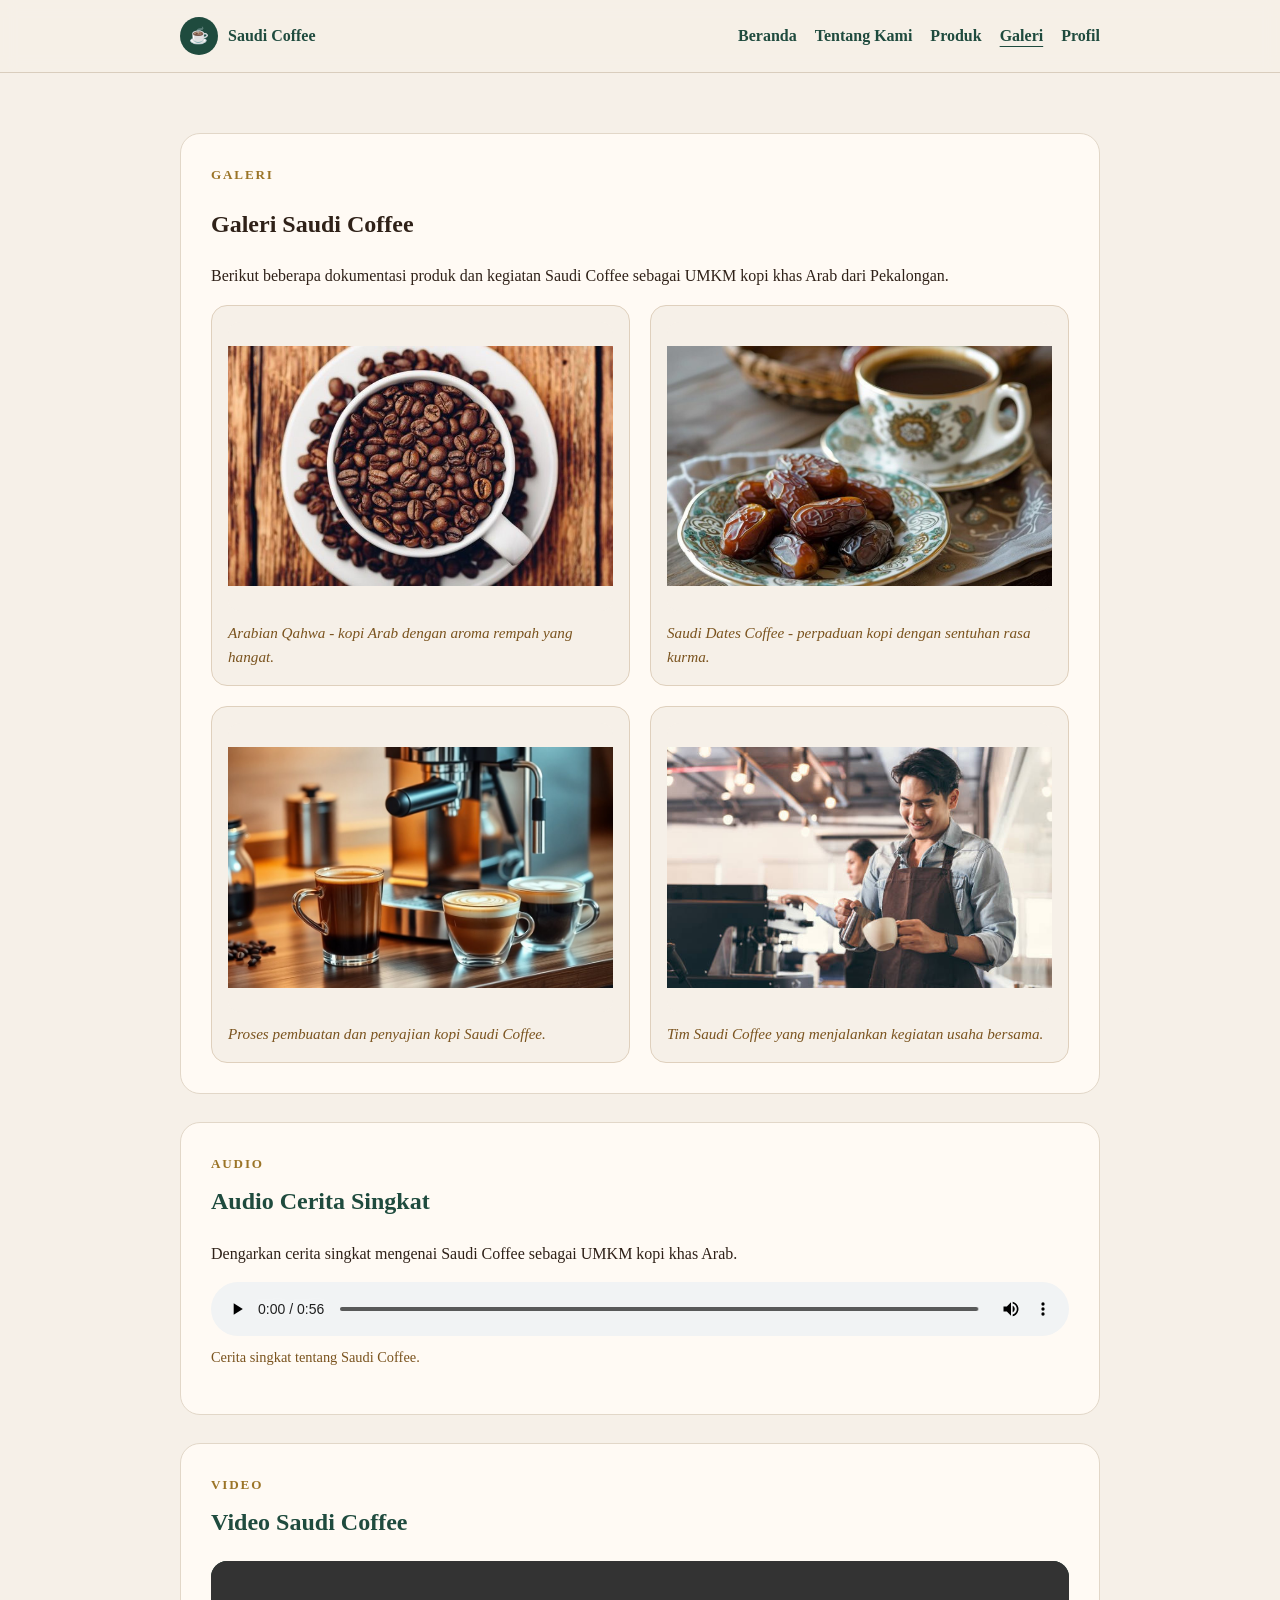
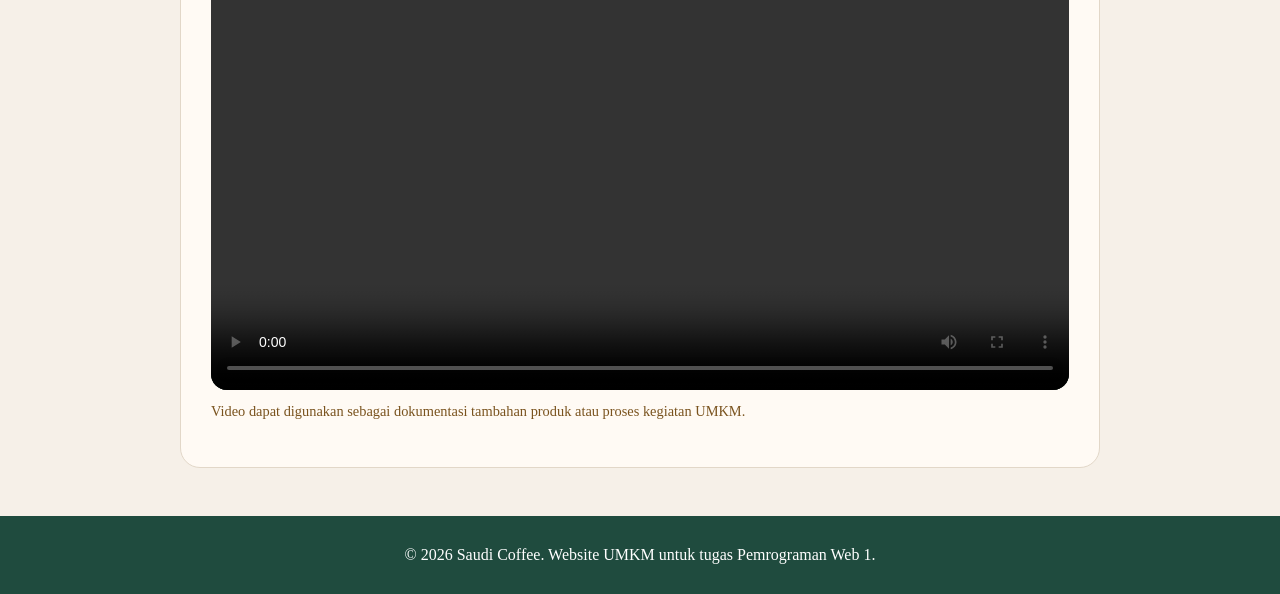
==== galeri.html @ 545ce73b "menambahkan menu produk dan galeri" ====
<!doctype html>
<html lang="id">
  <head>
    <meta charset="utf-8" />
    <meta name="viewport" content="width=device-width, initial-scale=1" />
    <meta
      name="description"
      content="Galeri Saudi Coffee - dokumentasi produk dan kegiatan UMKM kopi khas Arab dari Pekalongan."
    />
    <title>Galeri - Saudi Coffee</title>
    <link rel="stylesheet" href="css/style.css" />
  </head>

  <body>
    <header class="site-header">
      <div class="container header-inner">
        <a class="brand" href="index.html" aria-label="Saudi Coffee - Beranda">
          <span class="brand-mark" aria-hidden="true">☕</span>
          <span>Saudi Coffee</span>
        </a>

        <nav aria-label="Navigasi utama">
          <a href="index.html">Beranda</a>
          <a href="tentang.html">Tentang Kami</a>
          <a href="produk.html">Produk</a>
          <a href="galeri.html" aria-current="page">Galeri</a>
          <a href="index.html#profil">Profil</a>
        </nav>
      </div>
    </header>

    <main class="page">
      <section class="content-section" aria-labelledby="galeri-title">
        <p class="section-label">Galeri</p>

        <h1 id="galeri-title">Galeri Saudi Coffee</h1>

        <p>
          Berikut beberapa dokumentasi produk dan kegiatan Saudi Coffee sebagai
          UMKM kopi khas Arab dari Pekalongan.
        </p>

        <div class="gallery-grid">
          <figure>
            <img
              src="assets/images/produk-1.svg"
              alt="Secangkir Arabian Qahwa dengan cita rasa kopi Arab khas Saudi Coffee"
              loading="lazy"
            />
            <figcaption>
              Arabian Qahwa - kopi Arab dengan aroma rempah yang hangat.
            </figcaption>
          </figure>

          <figure>
            <img
              src="assets/images/produk-2.svg"
              alt="Saudi Dates Coffee dengan perpaduan kopi dan rasa kurma"
              loading="lazy"
            />
            <figcaption>
              Saudi Dates Coffee - perpaduan kopi dengan sentuhan rasa kurma.
            </figcaption>
          </figure>

          <figure>
            <img
              src="assets/images/proses.svg"
              alt="Ilustrasi proses pembuatan dan penyajian kopi Saudi Coffee"
              loading="lazy"
            />
            <figcaption>
              Proses pembuatan dan penyajian kopi Saudi Coffee.
            </figcaption>
          </figure>

          <figure>
            <img
              src="assets/images/tim.svg"
              alt="Ilustrasi tim Saudi Coffee dalam menjalankan kegiatan UMKM"
              loading="lazy"
            />
            <figcaption>
              Tim Saudi Coffee yang menjalankan kegiatan usaha bersama.
            </figcaption>
          </figure>
        </div>
      </section>

      <section class="content-section" aria-labelledby="audio-title">
        <p class="section-label">Audio</p>

        <h2 id="audio-title">Audio Cerita Singkat</h2>

        <p>
          Dengarkan cerita singkat mengenai Saudi Coffee sebagai UMKM kopi khas
          Arab.
        </p>

        <audio controls preload="metadata">
          <source src="assets/audio/cerita-umkm.mp3" type="audio/mpeg" />

          Browser Anda tidak mendukung audio. Silakan kunjungi halaman
          <a href="tentang.html">Tentang Kami</a>.
        </audio>

        <p class="media-note">Cerita singkat tentang Saudi Coffee.</p>
      </section>

      <section class="content-section" aria-labelledby="video-title">
        <p class="section-label">Video</p>

        <h2 id="video-title">Video Saudi Coffee</h2>

        <video controls preload="metadata" width="100%">
          <source src="assets/video/saudi-coffee.mp4" type="video/mp4" />

          Browser Anda tidak mendukung video. Silakan kunjungi halaman
          <a href="tentang.html">Tentang Kami</a>
          untuk informasi mengenai Saudi Coffee.
        </video>

        <p class="media-note">
          Video dapat digunakan sebagai dokumentasi tambahan produk atau proses
          kegiatan UMKM.
        </p>
      </section>
    </main>

    <footer class="site-footer">
      <div class="container">
        <p>
          &copy; 2026 Saudi Coffee. Website UMKM untuk tugas Pemrograman Web 1.
        </p>
      </div>
    </footer>
  </body>
</html>
---- css/style.css ----
* {
  box-sizing: border-box;
}

html {
  scroll-behavior: smooth;
}

body {
  margin: 0;
  color: #2f2118;
  background: #f6f0e8;
  font-family: Georgia, "Times New Roman", serif;
  line-height: 1.6;
}

a {
  color: #1f4b3e;
}

a:focus-visible,
button:focus-visible {
  outline: 3px solid #d4af37;
  outline-offset: 4px;
  border-radius: 6px;
}

.container,
.page {
  width: min(920px, calc(100% - 40px));
  margin: 0 auto;
}

.site-header {
  position: sticky;
  top: 0;
  z-index: 10;
  background: rgba(246, 240, 232, 0.96);
  border-bottom: 1px solid #d9cdbd;
  -webkit-backdrop-filter: blur(8px);
  backdrop-filter: blur(8px);
}

.header-inner {
  min-height: 72px;
  display: flex;
  align-items: center;
  justify-content: space-between;
  gap: 24px;
}

.brand {
  display: inline-flex;
  align-items: center;
  gap: 10px;
  color: #1f4b3e;
  font-weight: 800;
  text-decoration: none;
}

.brand-mark {
  display: grid;
  place-items: center;
  width: 38px;
  height: 38px;
  border-radius: 50%;
  background: #1f4b3e;
  color: #d4af37;
}

nav {
  display: flex;
  flex-wrap: wrap;
  gap: 18px;
}

nav a {
  font-weight: 700;
  text-decoration: none;
}

nav a:hover,
nav a[aria-current="page"] {
  text-decoration: underline;
  text-underline-offset: 5px;
}

.page {
  padding: 32px 0 48px;
}

.hero {
  display: grid;
  grid-template-columns: 1.2fr 0.8fr;
  align-items: center;
  gap: 30px;
  padding: 40px;
  color: white;
  background: #1f4b3e;
  border-radius: 24px;
  border: 4px solid #d4af37;
}

.compact-hero {
  padding-block: 32px;
}

.eyebrow,
.section-label {
  margin: 0 0 8px;
  letter-spacing: 0.14em;
  text-transform: uppercase;
  font-size: 0.82rem;
  font-weight: 800;
}

.hero h1 {
  margin: 0;
  font-size: clamp(2.4rem, 6vw, 4.5rem);
  line-height: 1;
}

.lead {
  max-width: 60ch;
  font-size: 1.1rem;
}

.hero-image {
  width: 100%;
  max-width: 300px;
  justify-self: center;
  border-radius: 18px;
}

button {
  padding: 12px 18px;
  color: #1f4b3e;
  font: inherit;
  font-weight: 700;
  cursor: pointer;
  background: #d4af37;
  border: 0;
  border-radius: 999px;
}

.promo-message {
  min-height: 1.5em;
  margin: 12px 0 0;
  font-weight: 700;
}

.content-section {
  margin-top: 28px;
  padding: 30px;
  background: #fffaf4;
  border: 1px solid #e2d7c8;
  border-radius: 20px;
}

.content-section h2 {
  margin-top: 0;
  color: #1f4b3e;
}

.content-section h3 {
  color: #7a531e;
}

.section-label {
  color: #9b7427;
}

.products {
  display: grid;
  grid-template-columns: repeat(2, minmax(0, 1fr));
  gap: 18px;
}

.product-card {
  padding: 22px;
  border-radius: 16px;
  background: #f6f0e8;
  border: 1px solid #dfd0bd;
}

.product-card h3 {
  margin-bottom: 8px;
}

.product-icon {
  font-size: 1.8rem;
}

.product-card strong {
  color: #1f4b3e;
}

address {
  font-style: normal;
}

.text-link {
  font-weight: 700;
}

.site-footer {
  padding: 26px 0;
  color: #fff;
  background: #1f4b3e;
  text-align: center;
}

.site-footer p {
  margin: 0;
}

@media (max-width: 700px) {
  .header-inner {
    align-items: flex-start;
    padding-block: 14px;
    flex-direction: column;
  }

  nav {
    gap: 12px;
  }

  .hero {
    grid-template-columns: 1fr;
    padding: 28px 22px;
  }

  .products {
    grid-template-columns: 1fr;
  }

  .container,
  .page {
    width: min(100% - 28px, 920px);
  }
}
/* ================================
   P03 - Katalog Produk
   ================================ */

.table-wrapper {
  width: 100%;
  overflow-x: auto;
  margin-top: 20px;
}

table {
  width: 100%;
  border-collapse: collapse;
  background: #fffaf4;
}

caption {
  margin-bottom: 12px;
  color: #1f4b3e;
  font-weight: 800;
  text-align: left;
}

th,
td {
  padding: 14px 16px;
  border: 1px solid #dfd0bd;
  text-align: left;
  vertical-align: top;
}

thead th {
  color: #fff;
  background: #1f4b3e;
  font-weight: 800;
}

tbody th {
  color: #7a531e;
  background: #f6f0e8;
  font-weight: 800;
}

tbody tr:nth-child(even) td {
  background: #f6f0e8;
}

tbody tr:hover td,
tbody tr:hover th {
  background: #eee3d4;
}

/* ================================
   P03 - Figure & Figcaption
   ================================ */

figure {
  margin: 24px 0;
}

figure img {
  display: block;
  width: 100%;
  max-width: 100%;
  height: auto;
  border-radius: 16px;
  border: 1px solid #dfd0bd;
  background: #f6f0e8;
}

figcaption {
  margin-top: 10px;
  color: #7a531e;
  font-size: 0.95rem;
  font-style: italic;
}

/* ================================
   P03 - Galeri
   ================================ */

.gallery-grid {
  display: grid;
  grid-template-columns: repeat(2, minmax(0, 1fr));
  gap: 20px;
}

.gallery-grid figure {
  margin: 0;
  padding: 16px;
  background: #f6f0e8;
  border: 1px solid #dfd0bd;
  border-radius: 16px;
}

.gallery-grid figure img {
  width: 100%;
  aspect-ratio: 4 / 3;
  object-fit: contain;
  border: 0;
  border-radius: 12px;
}

/* ================================
   P03 - Audio & Video
   ================================ */

audio,
video {
  display: block;
  width: 100%;
  max-width: 100%;
  margin-top: 16px;
}

video {
  border-radius: 16px;
  background: #1f4b3e;
}

.media-note {
  margin-top: 10px;
  color: #7a531e;
  font-size: 0.9rem;
}

/* ================================
   P03 - Responsive
   ================================ */

@media (max-width: 700px) {
  .gallery-grid {
    grid-template-columns: 1fr;
  }

  .table-wrapper {
    overflow-x: auto;
  }

  table {
    min-width: 700px;
  }

  th,
  td {
    padding: 12px;
  }
}
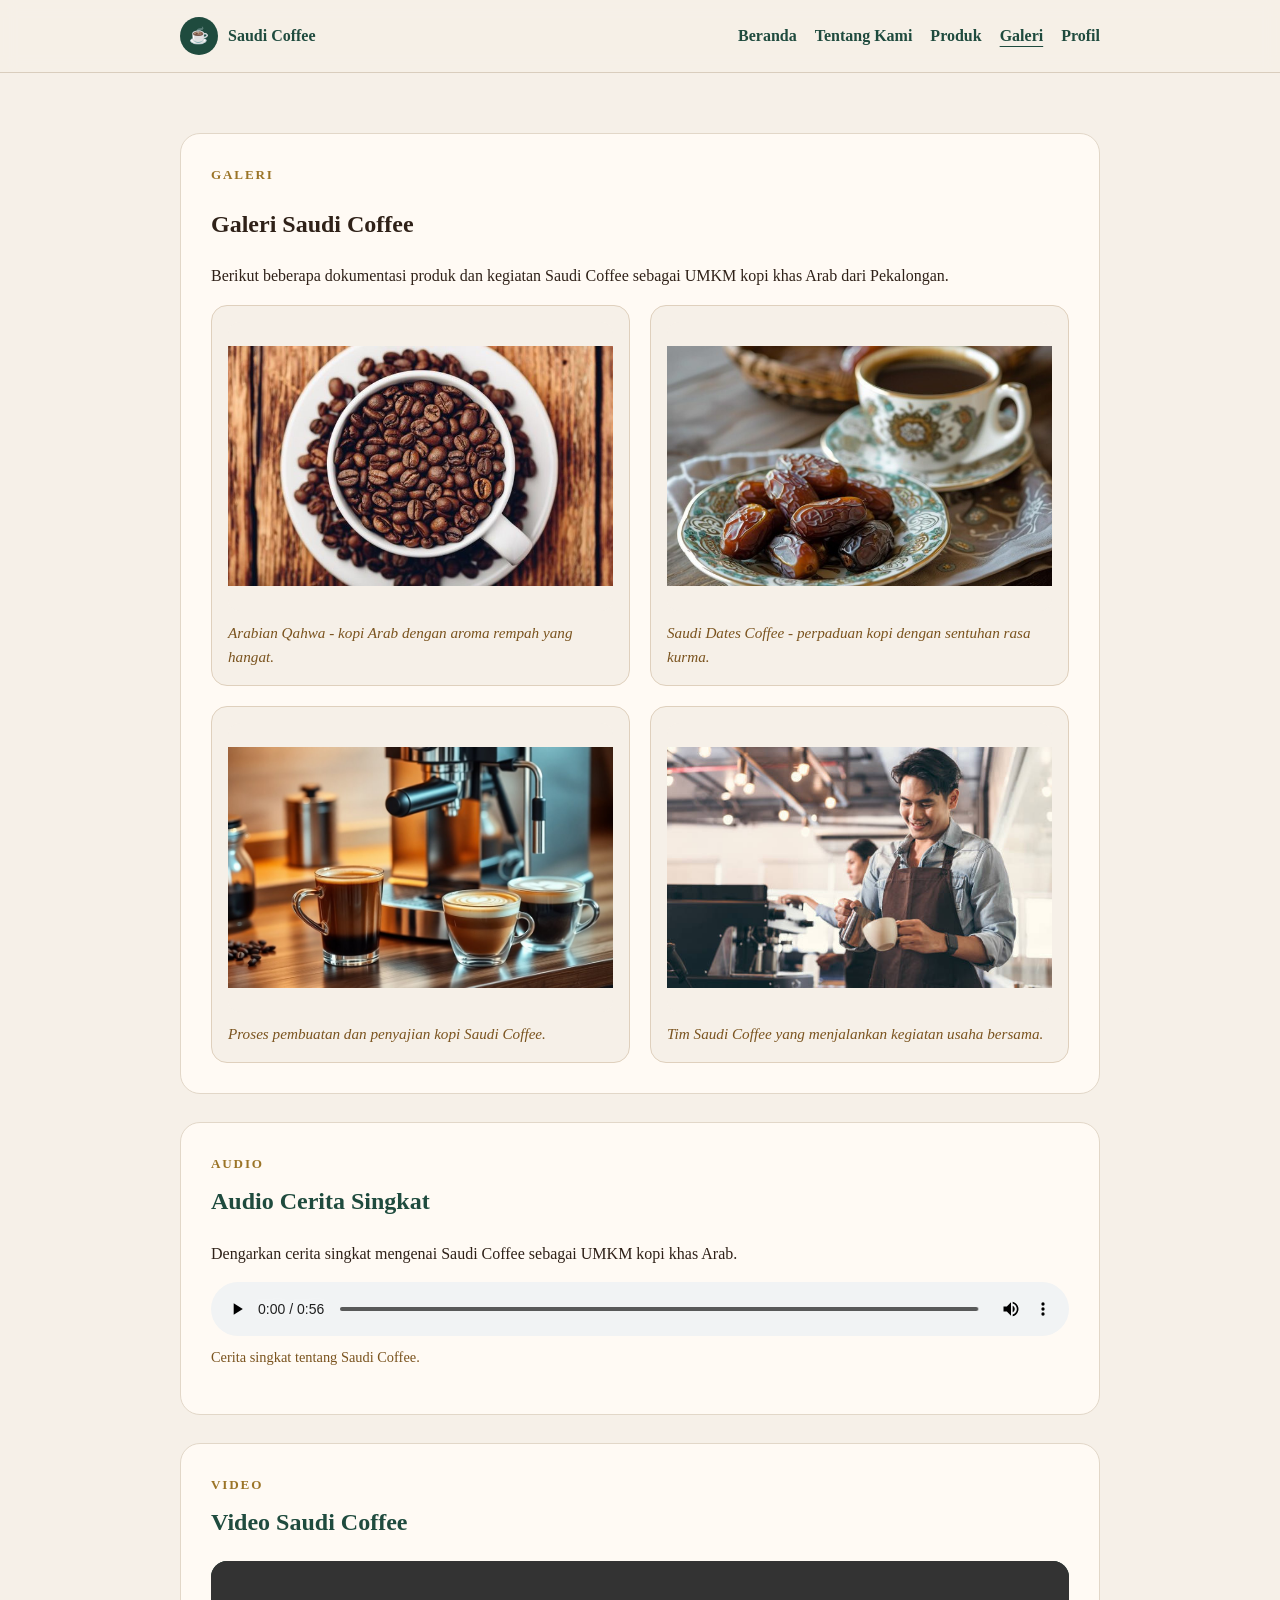
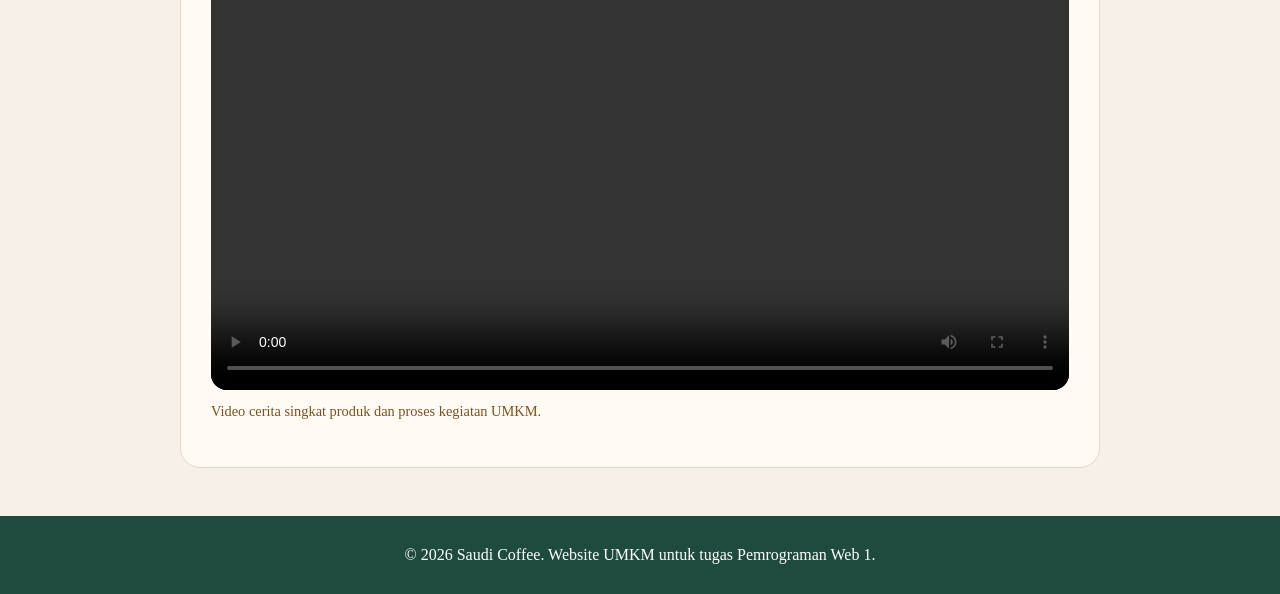
==== commit bbd7e310: "merubah keterangan video" ====
--- a/galeri.html
+++ b/galeri.html
@@ -117,12 +117,11 @@
 
           Browser Anda tidak mendukung video. Silakan kunjungi halaman
           <a href="tentang.html">Tentang Kami</a>
-          untuk informasi mengenai Saudi Coffee.
+          video informasi mengenai Saudi Coffee.
         </video>
 
         <p class="media-note">
-          Video dapat digunakan sebagai dokumentasi tambahan produk atau proses
-          kegiatan UMKM.
+          Video cerita singkat produk dan proses kegiatan UMKM.
         </p>
       </section>
     </main>
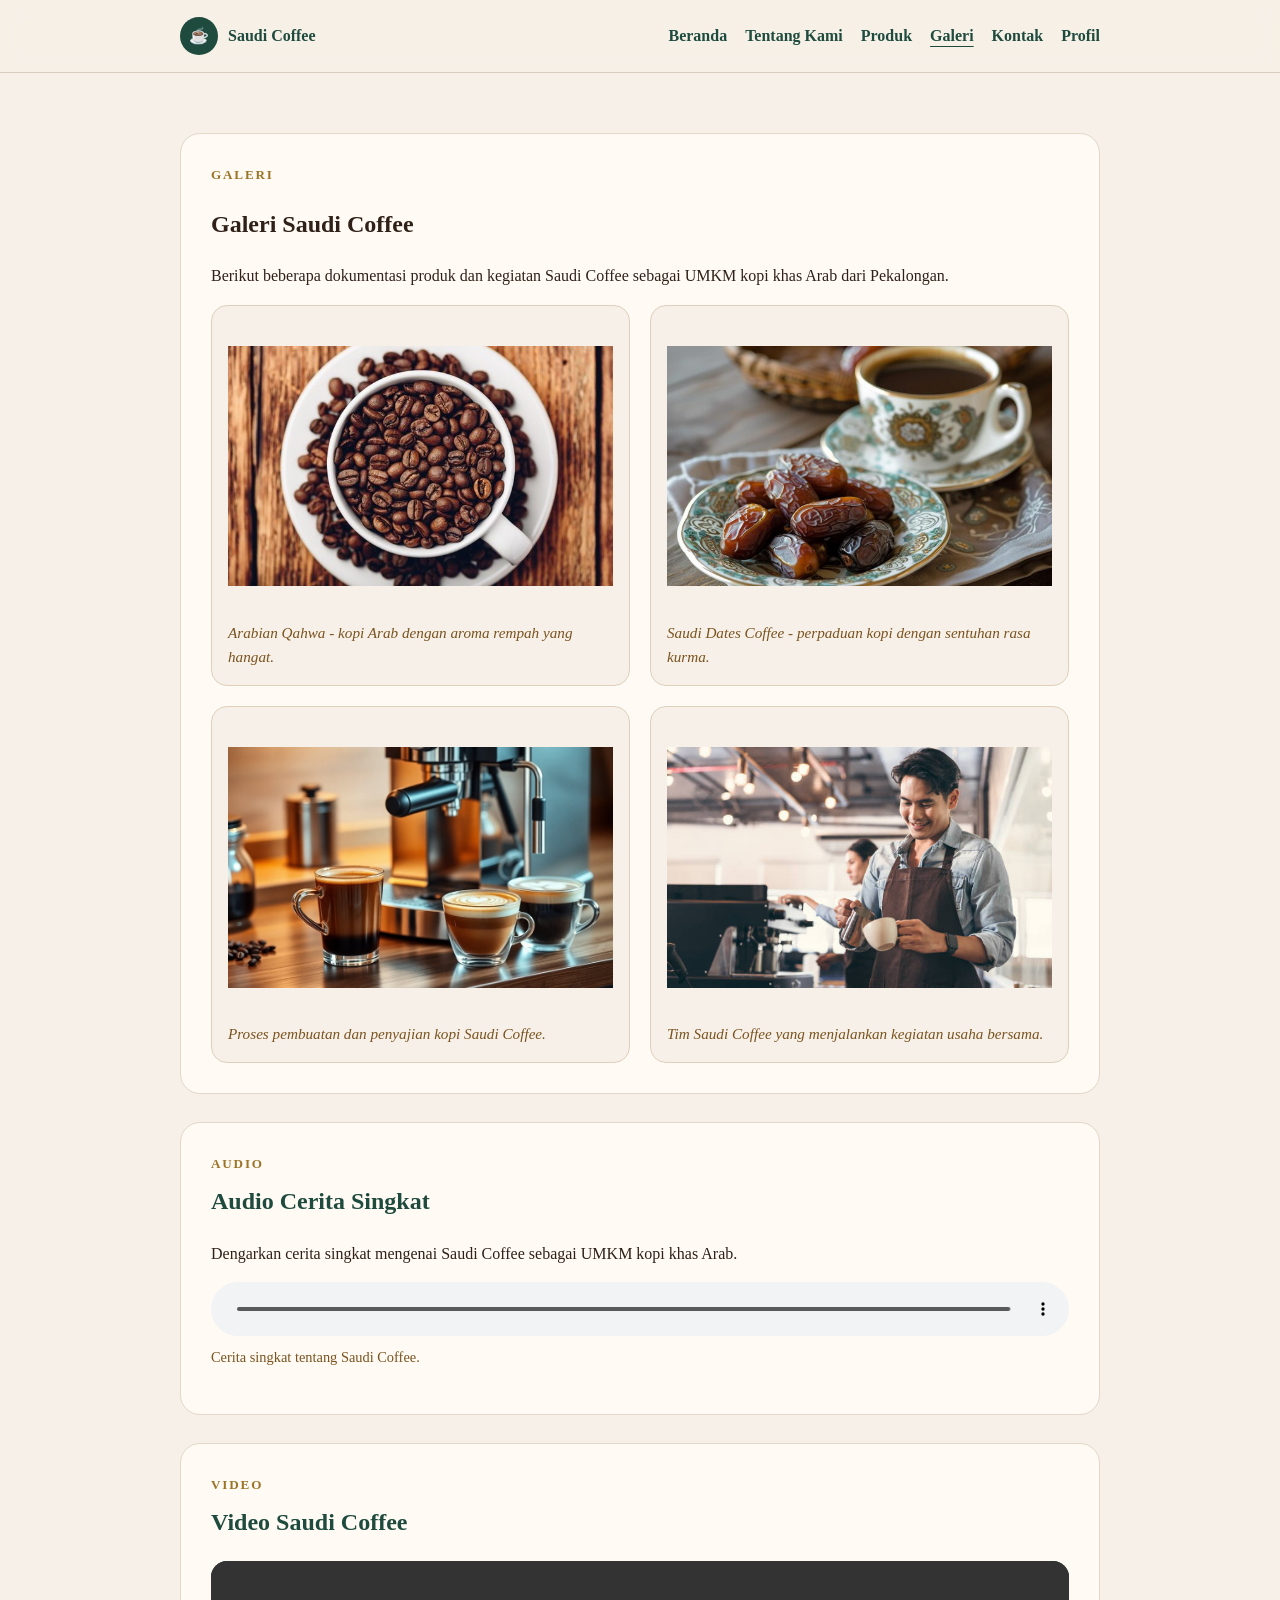
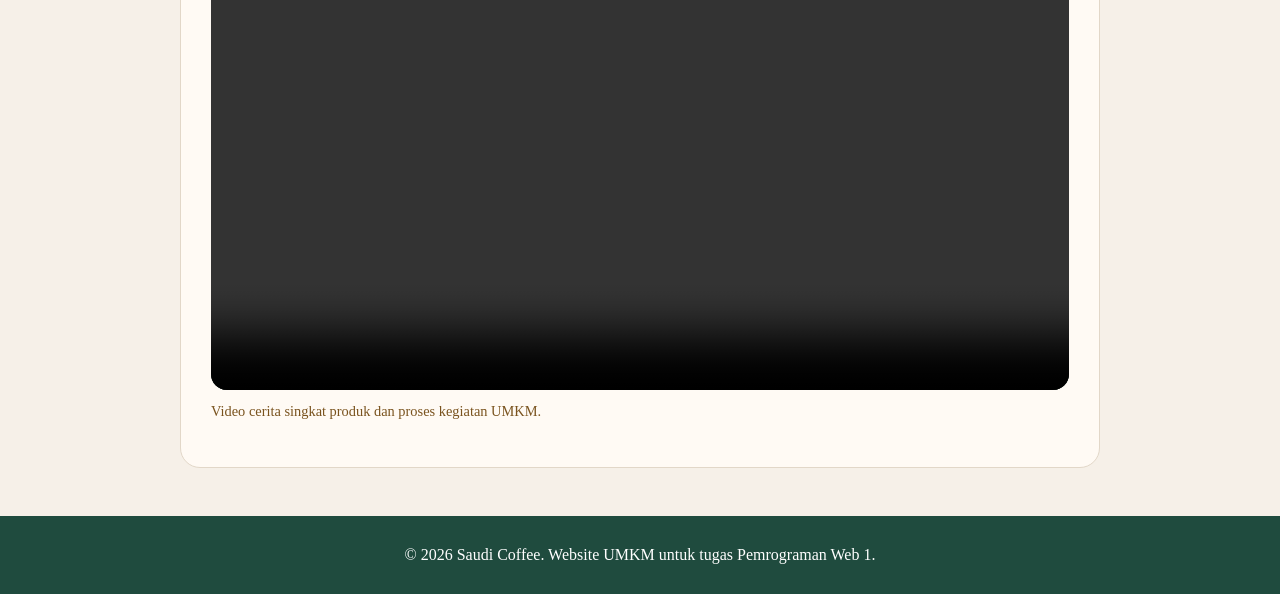
==== commit d69d69f4: "menambahkan halaman kontak dan form pengiriman pesan, dan sedikit memperbaiki css footer agar tidak " ====
--- a/galeri.html
+++ b/galeri.html
@@ -24,6 +24,7 @@
           <a href="tentang.html">Tentang Kami</a>
           <a href="produk.html">Produk</a>
           <a href="galeri.html" aria-current="page">Galeri</a>
+          <a href="kontak.html">Kontak</a>
           <a href="index.html#profil">Profil</a>
         </nav>
       </div>
--- a/css/style.css
+++ b/css/style.css
@@ -12,6 +12,15 @@
   background: #f6f0e8;
   font-family: Georgia, "Times New Roman", serif;
   line-height: 1.6;
+
+  display: flex;
+  flex-direction: column;
+  min-height: 100vh;
+}
+.page {
+  padding: 32px 0 48px;
+
+  flex: 1;
 }
 
 a {
@@ -387,3 +396,112 @@
     padding: 12px;
   }
 }
+
+/* ================================
+   P04 - FORM KONTAK
+   ================================ */
+
+.form-group {
+  margin-top: 20px;
+}
+
+.form-group label,
+fieldset legend {
+  display: block;
+  margin-bottom: 8px;
+  color: #1f4b3e;
+  font-weight: 800;
+}
+
+input,
+select,
+textarea {
+  width: 100%;
+  padding: 12px 14px;
+  color: #2f2118;
+  background: #fff;
+  font: inherit;
+  border: 1px solid #d9cdbd;
+  border-radius: 10px;
+}
+
+textarea {
+  resize: vertical;
+  min-height: 140px;
+}
+
+input:focus,
+select:focus,
+textarea:focus {
+  border-color: #1f4b3e;
+  outline: 3px solid rgba(212, 175, 55, 0.35);
+  outline-offset: 2px;
+}
+
+input:invalid:not(:placeholder-shown),
+select:invalid,
+textarea:invalid:not(:placeholder-shown) {
+  border-color: #a94442;
+}
+
+fieldset {
+  margin-top: 24px;
+  padding: 20px;
+  border: 1px solid #dfd0bd;
+  border-radius: 14px;
+  background: #f6f0e8;
+}
+
+.radio-group {
+  display: flex;
+  flex-wrap: wrap;
+  gap: 16px;
+}
+
+.radio-group label {
+  display: inline-flex;
+  align-items: center;
+  gap: 8px;
+  margin: 0;
+  color: #2f2118;
+  font-weight: 600;
+}
+
+.radio-group input {
+  width: auto;
+}
+
+.optional {
+  color: #7a531e;
+  font-size: 0.85rem;
+  font-weight: 400;
+}
+
+form button[type="submit"] {
+  margin-top: 24px;
+}
+
+.form-result {
+  margin-top: 24px;
+  padding: 20px;
+  background: #f6f0e8;
+  border: 1px solid #d4af37;
+  border-radius: 14px;
+}
+
+.form-result h2 {
+  margin-top: 0;
+  color: #1f4b3e;
+}
+
+.form-result.error {
+  color: #a94442;
+  border-color: #a94442;
+}
+
+@media (max-width: 700px) {
+  .radio-group {
+    flex-direction: column;
+    gap: 10px;
+  }
+}
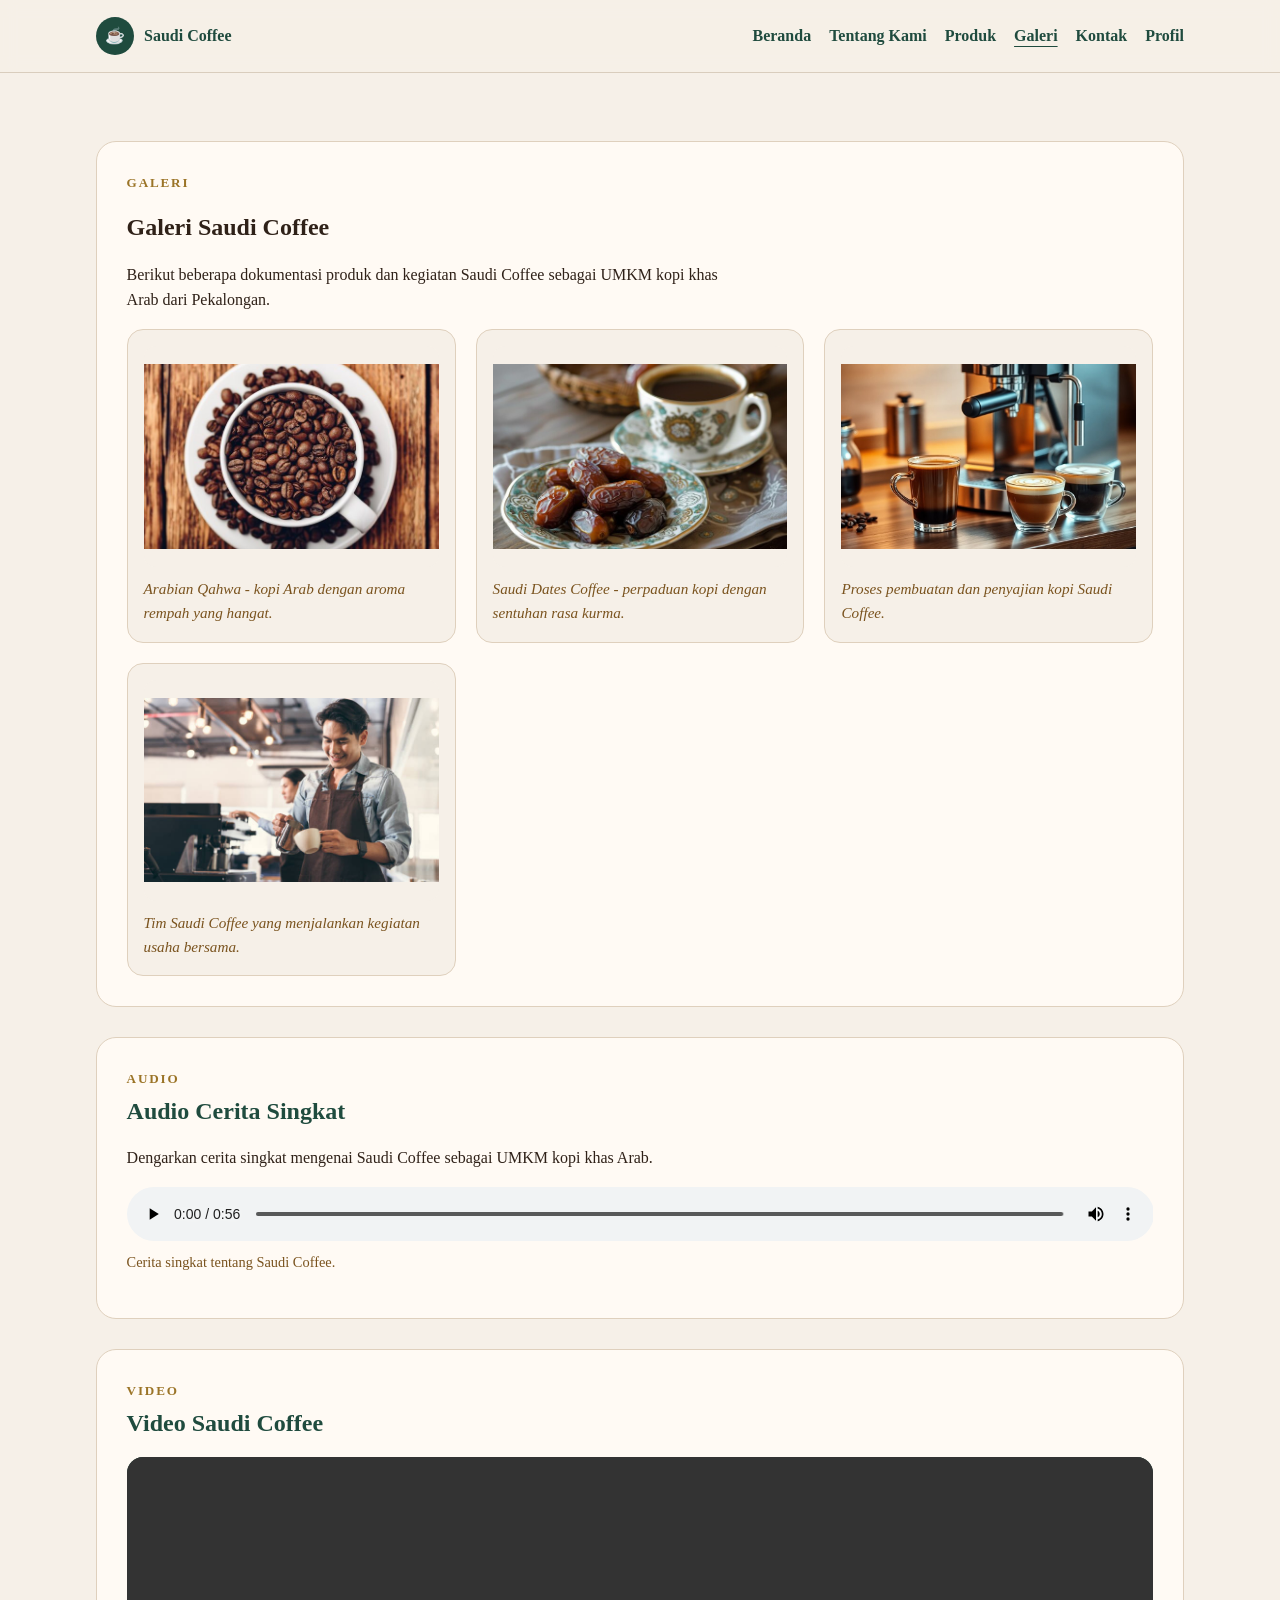
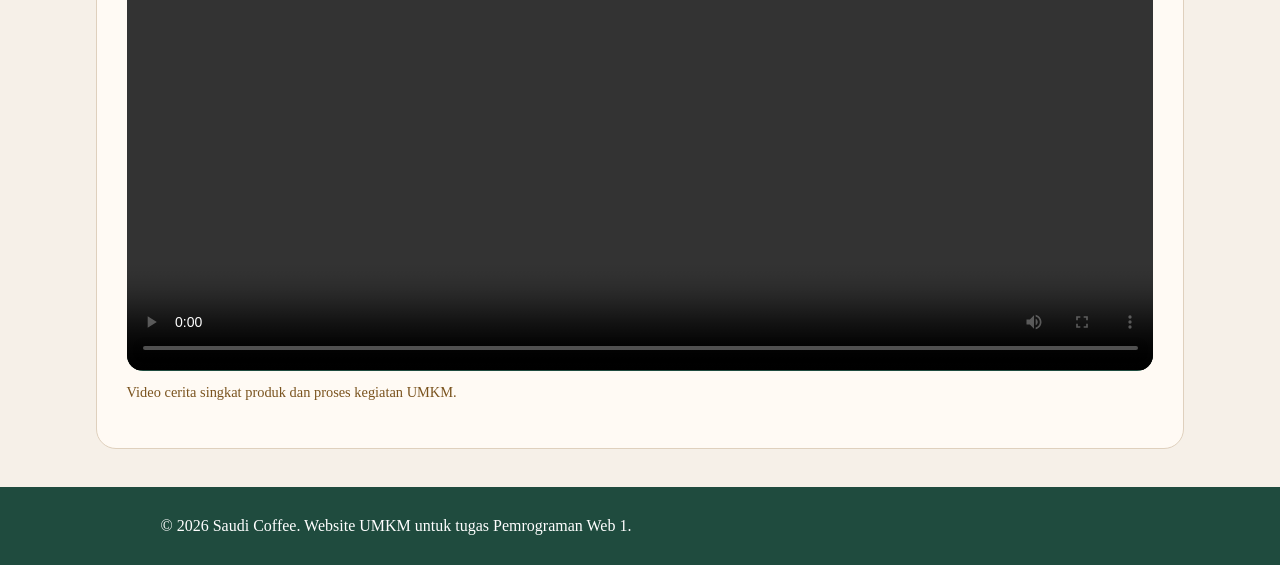
==== commit 2e91f4ba: "merubah tampilan nav menggunakan tombol hamburger pada tampilan mobile" ====
--- a/galeri.html
+++ b/galeri.html
@@ -9,6 +9,7 @@
     />
     <title>Galeri - Saudi Coffee</title>
     <link rel="stylesheet" href="css/style.css" />
+    <script src="js/script.js" defer></script>
   </head>
 
   <body>
@@ -19,7 +20,19 @@
           <span>Saudi Coffee</span>
         </a>
 
-        <nav aria-label="Navigasi utama">
+        <button
+          class="nav-toggle"
+          type="button"
+          aria-expanded="false"
+          aria-controls="primary-nav"
+          aria-label="Buka menu navigasi"
+        >
+          <span class="nav-toggle-bar"></span>
+          <span class="nav-toggle-bar"></span>
+          <span class="nav-toggle-bar"></span>
+        </button>
+
+        <nav id="primary-nav" class="site-nav" aria-label="Navigasi utama">
           <a href="index.html">Beranda</a>
           <a href="tentang.html">Tentang Kami</a>
           <a href="produk.html">Produk</a>
--- a/css/style.css
+++ b/css/style.css
@@ -1,3 +1,25 @@
+:root {
+  --color-primary: #1f4b3e;
+  --color-primary-strong: #15372d;
+  --color-text: #2f2118;
+  --color-muted: #7a6352;
+  --color-surface: #fffaf4;
+  --color-surface-alt: #f6f0e8;
+  --color-border: #dfd0bd;
+  --color-focus: #b8860b;
+  --color-accent: #d4af37;
+  --space-1: 0.25rem;
+  --space-2: 0.5rem;
+  --space-3: 1rem;
+  --space-4: 1.5rem;
+  --radius-sm: 0.5rem;
+  --radius-md: 1rem;
+  --radius-lg: 1.5rem;
+  --font-body: Georgia, "Times New Roman", serif;
+  --line-height-body: 1.6;
+  --content-width: 920px;
+}
+
 * {
   box-sizing: border-box;
 }
@@ -8,10 +30,11 @@
 
 body {
   margin: 0;
-  color: #2f2118;
-  background: #f6f0e8;
-  font-family: Georgia, "Times New Roman", serif;
-  line-height: 1.6;
+  font-size: 1rem;
+  color: var(--color-text);
+  background: var(--color-surface-alt);
+  font-family: var(--font-body);
+  line-height: var(--line-height-body);
 
   display: flex;
   flex-direction: column;
@@ -24,12 +47,12 @@
 }
 
 a {
-  color: #1f4b3e;
+  color: var(--color-primary);
 }
 
 a:focus-visible,
 button:focus-visible {
-  outline: 3px solid #d4af37;
+  outline: 3px solid var(--color-focus);
   outline-offset: 4px;
   border-radius: 6px;
 }
@@ -62,7 +85,7 @@
   display: inline-flex;
   align-items: center;
   gap: 10px;
-  color: #1f4b3e;
+  color: var(--color-primary);
   font-weight: 800;
   text-decoration: none;
 }
@@ -73,25 +96,48 @@
   width: 38px;
   height: 38px;
   border-radius: 50%;
-  background: #1f4b3e;
+  background: var(--color-primary);
   color: #d4af37;
 }
 
-nav {
+.site-nav {
   display: flex;
   flex-wrap: wrap;
   gap: 18px;
 }
 
-nav a {
+.site-nav a {
   font-weight: 700;
   text-decoration: none;
 }
 
-nav a:hover,
-nav a[aria-current="page"] {
+.site-nav a:hover,
+.site-nav a[aria-current="page"] {
   text-decoration: underline;
   text-underline-offset: 5px;
+}
+
+.nav-toggle {
+  display: none;
+  width: 46px;
+  height: 46px;
+  padding: 0;
+  border: 1px solid var(--color-border);
+  background: transparent;
+  border-radius: 12px;
+  align-items: center;
+  justify-content: center;
+  flex-direction: column;
+  gap: 5px;
+  cursor: pointer;
+}
+
+.nav-toggle-bar {
+  display: block;
+  width: 22px;
+  height: 2px;
+  border-radius: 999px;
+  background: var(--color-primary);
 }
 
 .page {
@@ -105,7 +151,7 @@
   gap: 30px;
   padding: 40px;
   color: white;
-  background: #1f4b3e;
+  background: var(--color-primary);
   border-radius: 24px;
   border: 4px solid #d4af37;
 }
@@ -143,7 +189,7 @@
 
 button {
   padding: 12px 18px;
-  color: #1f4b3e;
+  color: var(--color-primary);
   font: inherit;
   font-weight: 700;
   cursor: pointer;
@@ -161,14 +207,14 @@
 .content-section {
   margin-top: 28px;
   padding: 30px;
-  background: #fffaf4;
-  border: 1px solid #e2d7c8;
+  background: var(--color-surface);
+  border: 1px solid var(--color-border);
   border-radius: 20px;
 }
 
 .content-section h2 {
   margin-top: 0;
-  color: #1f4b3e;
+  color: var(--color-primary);
 }
 
 .content-section h3 {
@@ -187,9 +233,9 @@
 
 .product-card {
   padding: 22px;
-  border-radius: 16px;
-  background: #f6f0e8;
-  border: 1px solid #dfd0bd;
+  border-radius: var(--radius-md);
+  background: var(--color-surface-alt);
+  border: 1px solid var(--color-border);
 }
 
 .product-card h3 {
@@ -201,7 +247,7 @@
 }
 
 .product-card strong {
-  color: #1f4b3e;
+  color: var(--color-primary);
 }
 
 address {
@@ -215,7 +261,7 @@
 .site-footer {
   padding: 26px 0;
   color: #fff;
-  background: #1f4b3e;
+  background: var(--color-primary);
   text-align: center;
 }
 
@@ -225,13 +271,31 @@
 
 @media (max-width: 700px) {
   .header-inner {
+    align-items: center;
+    padding-block: 12px;
+    flex-wrap: wrap;
+  }
+
+  .brand {
+    font-size: 1rem;
+  }
+
+  .nav-toggle {
+    display: inline-flex;
+    margin-left: auto;
+  }
+
+  .site-nav {
+    display: none;
+    width: 100%;
+    flex-direction: column;
     align-items: flex-start;
-    padding-block: 14px;
-    flex-direction: column;
-  }
-
-  nav {
     gap: 12px;
+    padding-top: 8px;
+  }
+
+  .site-nav.is-open {
+    display: flex;
   }
 
   .hero {
@@ -261,12 +325,12 @@
 table {
   width: 100%;
   border-collapse: collapse;
-  background: #fffaf4;
+  background: var(--color-surface);
 }
 
 caption {
   margin-bottom: 12px;
-  color: #1f4b3e;
+  color: var(--color-primary);
   font-weight: 800;
   text-align: left;
 }
@@ -274,25 +338,25 @@
 th,
 td {
   padding: 14px 16px;
-  border: 1px solid #dfd0bd;
+  border: 1px solid var(--color-border);
   text-align: left;
   vertical-align: top;
 }
 
 thead th {
   color: #fff;
-  background: #1f4b3e;
+  background: var(--color-primary);
   font-weight: 800;
 }
 
 tbody th {
   color: #7a531e;
-  background: #f6f0e8;
+  background: var(--color-surface-alt);
   font-weight: 800;
 }
 
 tbody tr:nth-child(even) td {
-  background: #f6f0e8;
+  background: var(--color-surface-alt);
 }
 
 tbody tr:hover td,
@@ -313,9 +377,9 @@
   width: 100%;
   max-width: 100%;
   height: auto;
-  border-radius: 16px;
-  border: 1px solid #dfd0bd;
-  background: #f6f0e8;
+  border-radius: var(--radius-md);
+  border: 1px solid var(--color-border);
+  background: var(--color-surface-alt);
 }
 
 figcaption {
@@ -338,9 +402,9 @@
 .gallery-grid figure {
   margin: 0;
   padding: 16px;
-  background: #f6f0e8;
-  border: 1px solid #dfd0bd;
-  border-radius: 16px;
+  background: var(--color-surface-alt);
+  border: 1px solid var(--color-border);
+  border-radius: var(--radius-md);
 }
 
 .gallery-grid figure img {
@@ -364,8 +428,8 @@
 }
 
 video {
-  border-radius: 16px;
-  background: #1f4b3e;
+  border-radius: var(--radius-md);
+  background: var(--color-primary);
 }
 
 .media-note {
@@ -401,107 +465,539 @@
    P04 - FORM KONTAK
    ================================ */
 
-.form-group {
+form#form-kontak,
+pre#preview {
+  background: white;
+  border: 1px solid var(--color-border); /* Garis batas warna krem */
+  border-radius: var(--radius-md);
+  padding: 18px;
   margin-top: 20px;
 }
 
-.form-group label,
+.field {
+  display: grid;
+  gap: 6px;
+  margin-bottom: 14px;
+}
+
+.field label,
 fieldset legend {
-  display: block;
-  margin-bottom: 8px;
-  color: #1f4b3e;
+  color: var(--color-primary); /* Teks label warna hijau tua */
   font-weight: 800;
+}
+
+.field input,
+.field select,
+.field textarea,
+fieldset input {
+  font: inherit;
+  padding: 12px;
+  border: 1px solid #d9cdbd;
+  border-radius: 8px;
+  color: var(--color-text);
+  width: 100%;
+}
+
+.field input:focus,
+.field select:focus,
+.field textarea:focus {
+  border-color: var(--color-primary);
+  outline: 3px solid rgba(212, 175, 55, 0.35); /* Garis luar warna emas pudar */
+  outline-offset: 2px;
+}
+
+fieldset {
+  display: grid;
+  gap: 8px;
+  margin: 0 0 14px;
+  border: 1px solid var(--color-border);
+  border-radius: 12px;
+  background: var(--color-surface-alt); /* Latar belakang krem muda */
+  padding: 16px;
+}
+
+fieldset label {
+  display: inline-flex;
+  align-items: center;
+  gap: 8px;
+  color: var(--color-text);
+  font-weight: 600;
+}
+
+/* Mengatur ukuran tombol bundar khas Saudi Coffee */
+form#form-kontak button[type="submit"] {
+  cursor: pointer;
+  background: #d4af37; /* Latar emas */
+  color: var(--color-primary); /* Teks hijau tua */
+  font-weight: bold;
+  border: none;
+  padding: 14px 24px;
+  border-radius: 999px;
+  margin-top: 10px;
+  width: 100%; /* Tombol memenuhi lebar form */
+  transition: background-color 0.3s;
+}
+
+form#form-kontak button[type="submit"]:hover {
+  background: var(--color-primary); /* Berubah hijau tua */
+  color: #d4af37; /* Teks berubah emas */
+}
+
+#preview-title {
+  margin-top: 40px;
+  color: var(--color-primary);
+}
+
+pre#preview {
+  background: var(--color-surface-alt);
+  color: var(--color-text);
+  font-family: inherit; /* Menyamakan font dengan keseluruhan website */
+  font-weight: bold;
+  white-space: pre-wrap; /* Memastikan teks panjang turun ke bawah, tidak melebar */
+}
+
+/* Mengembalikan ukuran radio button ke ukuran aslinya */
+fieldset input[type="radio"] {
+  width: auto;
+  margin-right: 4px;
+  cursor: pointer;
+}
+
+/* P05 — komponen konsisten, state interaktif, dan aksesibilitas */
+:where(h1, h2, h3, h4) {
+  line-height: 1.2;
+}
+p {
+  max-width: 75ch;
+}
+
+a:hover {
+  color: var(--color-primary-strong);
+}
+
+button {
+  transition:
+    background-color 160ms ease,
+    color 160ms ease,
+    transform 160ms ease;
+}
+button:hover {
+  background: var(--color-primary-strong);
+  color: var(--color-accent);
+}
+button:active {
+  transform: translateY(1px);
+}
+
+:where(a, button, input, select, textarea):focus-visible {
+  outline: 3px solid var(--color-focus);
+  outline-offset: 3px;
 }
 
 input,
 select,
 textarea {
-  width: 100%;
-  padding: 12px 14px;
-  color: #2f2118;
-  background: #fff;
-  font: inherit;
-  border: 1px solid #d9cdbd;
-  border-radius: 10px;
-}
-
-textarea {
-  resize: vertical;
-  min-height: 140px;
-}
-
-input:focus,
-select:focus,
-textarea:focus {
-  border-color: #1f4b3e;
-  outline: 3px solid rgba(212, 175, 55, 0.35);
-  outline-offset: 2px;
-}
-
-input:invalid:not(:placeholder-shown),
-select:invalid,
-textarea:invalid:not(:placeholder-shown) {
-  border-color: #a94442;
-}
-
-fieldset {
-  margin-top: 24px;
-  padding: 20px;
-  border: 1px solid #dfd0bd;
-  border-radius: 14px;
-  background: #f6f0e8;
-}
-
-.radio-group {
+  max-width: 100%;
+}
+fieldset input[type="radio"],
+fieldset input[type="checkbox"] {
+  width: auto;
+  accent-color: var(--color-primary);
+}
+
+.field input,
+.field select,
+.field textarea {
+  background: var(--color-surface);
+}
+
+@media (prefers-reduced-motion: reduce) {
+  *,
+  *::before,
+  *::after {
+    scroll-behavior: auto !important;
+    transition-duration: 0.01ms !important;
+    animation-duration: 0.01ms !important;
+  }
+}
+
+/* P06 — layout katalog: Grid dua dimensi dan Flexbox satu dimensi */
+.layout-toolbar {
   display: flex;
   flex-wrap: wrap;
-  gap: 16px;
-}
-
-.radio-group label {
+  align-items: center;
+  gap: var(--space-2);
+  margin-top: var(--space-3);
+}
+
+.layout-toolbar button {
+  border: 1px solid var(--color-primary);
+  border-radius: var(--radius-sm);
+  padding: var(--space-2) var(--space-3);
+  color: var(--color-primary);
+  background: var(--color-surface);
+}
+
+.layout-toolbar button[aria-pressed="true"] {
+  color: #fff;
+  background: var(--color-primary);
+}
+
+.layout-status,
+.layout-note {
+  color: var(--color-muted);
+}
+
+.catalog {
+  gap: var(--space-3);
+  margin-top: var(--space-3);
+}
+
+.catalog.layout-grid {
+  display: grid;
+  grid-template-columns: repeat(auto-fit, minmax(min(100%, 13rem), 1fr));
+  align-items: stretch;
+}
+
+.catalog.layout-flex {
+  display: flex;
+  flex-wrap: wrap;
+  align-items: stretch;
+}
+
+.catalog.layout-flex .catalog-card {
+  flex: 1 1 13rem;
+}
+
+.catalog-card {
+  position: relative;
+  display: flex;
+  flex-direction: column;
+  min-width: 0;
+  padding: var(--space-3);
+  background: var(--color-surface);
+}
+
+.catalog-card h2 {
+  margin: 0 0 var(--space-2);
+  padding-inline-end: 4.5rem;
+  color: var(--color-primary);
+  font-size: 1.15rem;
+  line-height: 1.25;
+}
+
+.catalog-card p {
+  margin-top: 0;
+}
+
+.card-actions {
+  display: flex;
+  align-items: center;
+  justify-content: space-between;
+  gap: var(--space-2);
+  margin-top: auto;
+  padding-top: var(--space-3);
+}
+
+.card-actions a {
+  display: inline-block;
+  border: 1px solid var(--color-primary);
+  border-radius: var(--radius-sm);
+  padding: var(--space-1) var(--space-2);
+  font-weight: 700;
+  text-decoration: none;
+}
+
+.badge {
+  position: absolute;
+  inset-block-start: var(--space-2);
+  inset-inline-end: var(--space-2);
+  padding: 0.2rem 0.45rem;
+  border-radius: 999px;
+  background: var(--color-accent);
+  color: var(--color-text);
+  font-size: 0.75rem;
+  font-weight: 800;
+}
+
+.layout-note {
+  margin-top: var(--space-3);
+  font-size: 0.95rem;
+}
+
+code {
+  padding: 0.1rem 0.25rem;
+  border-radius: 0.25rem;
+  background: var(--color-surface-alt);
+  font-size: 0.9em;
+}
+
+.layout-toolbar button:focus-visible,
+.card-actions a:focus-visible {
+  outline: 3px solid var(--color-focus);
+  outline-offset: 3px;
+}
+
+.js-product-grid {
+  display: grid;
+  grid-template-columns: repeat(auto-fit, minmax(14rem, 1fr));
+  gap: var(--space-4);
+  margin-top: var(--space-4);
+}
+
+.js-product-card {
+  padding: var(--space-4);
+  border: 1px solid var(--color-border);
+  border-radius: var(--radius-lg);
+  background: var(--color-surface);
+}
+
+.js-product-card h3 {
+  margin-top: 0;
+  margin-bottom: var(--space-2);
+  color: var(--color-primary);
+}
+
+.js-product-card p {
+  margin: 0 0 var(--space-2);
+}
+
+.js-product-card .price {
+  color: var(--color-primary);
+  font-weight: 800;
+}
+
+.stock-badge {
   display: inline-flex;
-  align-items: center;
-  gap: 8px;
-  margin: 0;
-  color: #2f2118;
-  font-weight: 600;
-}
-
-.radio-group input {
-  width: auto;
-}
-
-.optional {
-  color: #7a531e;
+  margin-block-start: var(--space-2);
+  padding: 0.25rem 0.6rem;
+  border-radius: 999px;
   font-size: 0.85rem;
-  font-weight: 400;
-}
-
-form button[type="submit"] {
-  margin-top: 24px;
-}
-
-.form-result {
-  margin-top: 24px;
-  padding: 20px;
-  background: #f6f0e8;
-  border: 1px solid #d4af37;
-  border-radius: 14px;
-}
-
-.form-result h2 {
-  margin-top: 0;
-  color: #1f4b3e;
-}
-
-.form-result.error {
-  color: #a94442;
-  border-color: #a94442;
-}
-
-@media (max-width: 700px) {
-  .radio-group {
-    flex-direction: column;
-    gap: 10px;
-  }
-}
+  font-weight: 700;
+  background: #dcfce7;
+  color: #166534;
+}
+
+.stock-badge.warning {
+  background: #fef3c7;
+  color: #92400e;
+}
+
+.stock-badge.empty {
+  background: #fee2e2;
+  color: #991b1b;
+}
+
+/*P07 — Responsive Mobile-First*/
+:root {
+  --space-page: clamp(1rem, 0.65rem + 1.8vw, 2.5rem);
+  --space-section: clamp(1rem, 0.7rem + 1.5vw, 1.875rem);
+  --content-width: 68rem;
+}
+
+html {
+  overflow-wrap: anywhere;
+}
+
+body {
+  min-width: 0;
+}
+
+.container,
+.page {
+  width: min(calc(100% - 2 * var(--space-page)), var(--content-width));
+  min-width: 0;
+}
+
+.page {
+  padding-block: clamp(1.25rem, 0.8rem + 2vw, 3rem);
+}
+
+/* Baseline mobile: navigasi, hero, katalog, dan galeri
+   menggunakan satu kolom sebelum ruang mencukupi. */
+.header-inner {
+  flex-wrap: wrap;
+  gap: 0.75rem 1rem;
+  padding-block: 0.75rem;
+}
+
+nav {
+  min-width: 0;
+  max-width: 100%;
+  gap: 0.5rem 0.9rem;
+}
+
+nav a {
+  display: inline-block;
+  padding-block: 0.2rem;
+}
+
+.hero {
+  grid-template-columns: minmax(0, 1fr);
+  gap: var(--space-section);
+  padding: clamp(1rem, 0.6rem + 2vw, 2.5rem);
+  border-width: clamp(2px, 0.35vw, 4px);
+}
+
+.hero h1 {
+  font-size: clamp(2rem, 1.35rem + 4.5vw, 4.5rem);
+  overflow-wrap: anywhere;
+}
+
+.lead {
+  font-size: clamp(1rem, 0.95rem + 0.35vw, 1.15rem);
+}
+
+.hero-image {
+  width: 100%;
+  max-width: min(100%, 22rem);
+  height: auto;
+}
+
+.content-section {
+  margin-top: var(--space-section);
+  padding: clamp(1rem, 0.65rem + 1.5vw, 1.875rem);
+  min-width: 0;
+}
+
+.products,
+.gallery-grid {
+  grid-template-columns: minmax(0, 1fr);
+  gap: clamp(0.75rem, 0.5rem + 1vw, 1.25rem);
+}
+
+.product-card,
+.catalog-card,
+.gallery-grid figure {
+  min-width: 0;
+}
+
+img,
+audio,
+video,
+svg {
+  max-width: 100%;
+}
+
+img {
+  height: auto;
+}
+
+.gallery-grid figure img {
+  width: 100%;
+  height: auto;
+  aspect-ratio: 4 / 3;
+  object-fit: contain;
+}
+
+.table-wrapper {
+  width: 100%;
+  max-width: 100%;
+  overflow-x: auto;
+  overscroll-behavior-inline: contain;
+}
+
+.table-wrapper table {
+  width: 100%;
+  min-width: 43.75rem;
+}
+
+th,
+td {
+  overflow-wrap: anywhere;
+}
+
+form#form-kontak,
+pre#preview,
+.field,
+fieldset {
+  min-width: 0;
+  max-width: 100%;
+}
+
+.field input,
+.field select,
+.field textarea,
+pre#preview {
+  min-width: 0;
+  max-width: 100%;
+}
+
+pre#preview {
+  overflow-wrap: anywhere;
+  white-space: pre-wrap;
+}
+
+/* Breakpoint 42rem: kartu mulai berdampingan saat ruang
+   cukup, bukan berdasarkan nama/perangkat tertentu. */
+@media (min-width: 42rem) {
+  .header-inner {
+    align-items: center;
+    flex-wrap: nowrap;
+  }
+
+  nav {
+    justify-content: flex-end;
+  }
+
+  .products,
+  .gallery-grid {
+    grid-template-columns: repeat(2, minmax(0, 1fr));
+  }
+
+  .hero {
+    grid-template-columns: minmax(0, 1.1fr) minmax(12rem, 0.9fr);
+  }
+
+  .compact-hero {
+    grid-template-columns: minmax(0, 1fr) minmax(10rem, 0.65fr);
+  }
+}
+
+/* Breakpoint 56rem: ruang cukup untuk hero dan katalog
+   tiga kolom tanpa membuat isi kartu terlalu sempit. */
+@media (min-width: 56rem) {
+  .hero {
+    grid-template-columns: minmax(0, 1.1fr) minmax(18rem, 0.9fr);
+  }
+
+  .compact-hero {
+    grid-template-columns: minmax(0, 1fr) minmax(15rem, 0.7fr);
+  }
+
+  .products,
+  .gallery-grid {
+    grid-template-columns: repeat(3, minmax(0, 1fr));
+  }
+}
+
+/* Pada zoom besar/layar pendek, isi tetap bisa dibaca dan
+   fokus keyboard tetap tampak. */
+@media (max-width: 30rem) {
+  .brand {
+    max-width: 100%;
+  }
+
+  nav {
+    gap: 0.35rem 0.7rem;
+  }
+
+  nav a {
+    font-size: 0.95rem;
+  }
+
+  .card-actions {
+    flex-wrap: wrap;
+  }
+
+  form#form-kontak,
+  pre#preview {
+    padding: 0.875rem;
+  }
+}
+
+@media (prefers-reduced-motion: reduce) {
+  html {
+    scroll-behavior: auto;
+  }
+}
